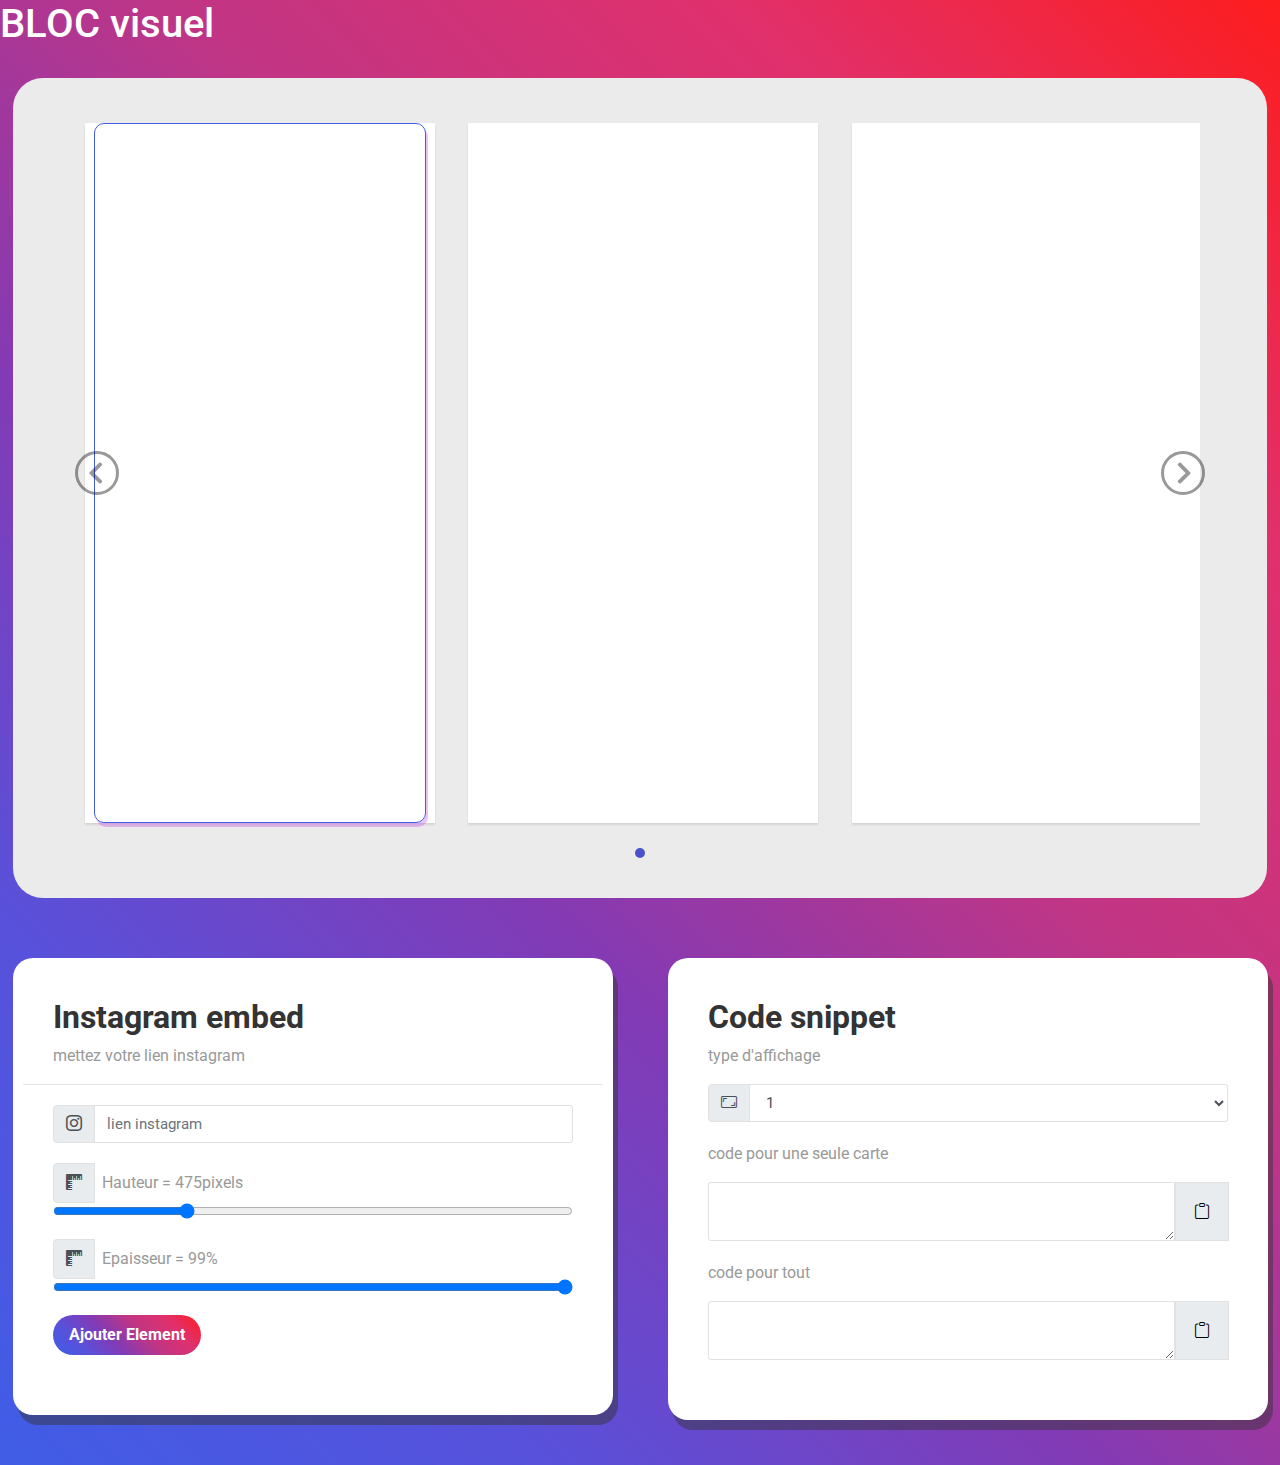
==== index.html @ 98673510 "sd" ====
<!DOCTYPE html>
<html lang="en">
<head>
<meta charset="utf-8">
<meta name="viewport" content="width=device-width, initial-scale=1, shrink-to-fit=no">
<link rel="stylesheet" href="https://fonts.googleapis.com/css?family=Roboto:400,700">
<title>Bootstrap Sign up Form with Icons</title>
<link rel="stylesheet" href="https://stackpath.bootstrapcdn.com/bootstrap/4.5.0/css/bootstrap.min.css">
<link rel="stylesheet" href="https://maxcdn.bootstrapcdn.com/font-awesome/4.7.0/css/font-awesome.min.css">
<link rel="stylesheet" href="https://cdn.jsdelivr.net/npm/bootstrap-icons@1.8.1/font/bootstrap-icons.css">
<link rel="stylesheet" href="styles.css">
<!--Liens pour carrousell -->
<link rel="stylesheet" href="https://fonts.googleapis.com/css?family=Open+Sans|Varela+Round">

</head>
<body>
<!--Visuel des liens -->
<h1>BLOC visuel</h1>
<div class="blocvisuel" id="allbloc">
<div class="container-xl">
	<div class="row">
		<div class="col-md-12 mx-auto"id="coloneprinc">
			<div id="myCarousel" class="carousel slide" data-ride="carousel" data-interval="0">
			<!-- Carousel indicators -->
			<ol class="carousel-indicators"id="carousel-indicators">
				<li data-target="#myCarousel" data-slide-to="0" class="active"></li>
				
			
			</ol>   
			<!-- Wrapper for carousel items -->
			<div class="carousel-inner"  id="carousel-inner">
				<div class="carousel-item active">
					<div class="row">
						<div class="col-lg-4">
							<div class="thumb-wrapper"id="thumb-wrapper0">
														
							</div>
						</div>
						<div class="col-lg-4">
							<div class="thumb-wrapper"id="thumb-wrapper1">
														
							</div>
						</div>	
						<!--THUMB WRAPPER-->			
						<div class="col-lg-4">
							<div class="thumb-wrapper" id="thumb-wrapper2">
								
													
							</div>					
						</div>
						<!-- FIN THUMB WRAPPER-->
					</div>
				</div>
				
			</div>
			<!-- Carousel controls -->
			<a class="carousel-control-prev" href="#myCarousel" data-slide="prev">
				<i class="fa fa-angle-left"></i>
			</a>
			<a class="carousel-control-next" href="#myCarousel" data-slide="next">
				<i class="fa fa-angle-right"></i>
			</a>
		</div>
		</div>
	</div>
</div>
</div>
<!--Fin de visuel des liens  -->


<!---->

	<div class="row">
	
	<div class="col-md-6">	<!--Instagram embed bloc-->
		<div class="signup-form ">
			<form onsubmit="return false"  >
				<h2>Instagram embed </h2>
				<p>mettez votre lien instagram</p>
				<hr>
				
				<!--Lien instagram-->
				<div class="form-group">
					<div class="input-group">
						<div class="input-group-prepend">
							<span class="input-group-text">
								<i class="bi bi-instagram"></i>
							</span>                    
						</div>
						<input type="text" class="form-control" name="lieninstagram" placeholder="lien instagram" required="required" id="liensoumis"  >
					</div>
				</div>
				
					
				<!--Type-->
				
		
		
				<!--RANGE1 -->
				<div class="form-group">
					<div class="input-group">
						<div class="input-group-prepend">
							<span class="input-group-text">
								<i class="bi bi-rulers"></i>
							</span>                    
						</div>
						 <p class="dimensionsth">HEIGHT</p>
					</div>
					<input type="range" class="form-control-range" id="dimension" min="300" max="1000" value="475" >
				</div>
				<!--RANGE2-->
				<div class="form-group">
					<div class="input-group">
						<div class="input-group-prepend">
							<span class="input-group-text">
								<i class="bi bi-rulers"></i>
							</span>                    
						</div>
						<p class="dimensionstw">width</p>
					</div>
					<input type="range" class="form-control-range" id="dimensionw" min="20" max="99" value="99">
				</div>
				
				<!---->
				
				
				
		
		<!--Fin de bloc des codes -->
		<div class="form-group">
				<button class="btn btn-primary btn-lg" id="btnajouter">Ajouter Element </button>
			</div>
			</form>
			
			
		</div></div>
	<div class="col-md-6"><div class="signup-form ">
		<form onsubmit="return false" >
			<h2>Code snippet </h2>
			<p> type d'affichage </p>
			
			
			<div class="form-group">
				<div class="input-group">
					<div class="input-group-prepend">
						<span class="input-group-text">
							<i class="bi bi-aspect-ratio"></i>
						</span>                    
					</div>
					
					<select class="form-control" id="typesoumis" placeholder="Type d'affichage">
						<option>1</option>
						<option>2</option>
						<option>3</option>
						<option>4</option>
						<option>5</option>
					  </select>
				</div>
			</div>
	
			<!--Bloc des codes -->
			<p> code pour une seule carte </p>	
	<div class="form-group">
		<div class="input-group">
		
		
		<textarea class="form-control" id="codesnipet" rows="2"></textarea>
		<div class="input-group-prepend">
			<span class="input-group-text">
				<button readonly="readonly" type="button" id="copier"data-toggle="popover" title="Popover title" data-content="hhhh"><i class="bi bi-clipboard"></i></button>
			</span>                    
		</div>
	</div>
	  </div>
	<!--Fin de bloc des codes -->
	<!--Bloc des codes -->
	<p> code pour tout </p>	
	<div class="form-group">
		<div class="input-group">
		
		
		<textarea class="form-control" id="codesnipet2" rows="2"></textarea>
		<div class="input-group-prepend">
			<span class="input-group-text">
				<button readonly="readonly" type="button" id="copiertout"data-toggle="popover" title="Popover title" data-content="hhhh"><i class="bi bi-clipboard"></i></button>
			</span>                    
		</div>
	</div>
	  </div>
	<!--Fin de bloc des codes -->
	
		</form>
		
		
	</div></div>
</div>

<!--Faire entrer le lien  -->

<!--Fin de faire entrer le lien  -->
</body>
<script src="list.js"></script>
<script src="https://code.jquery.com/jquery-3.5.1.min.js"></script>
<script src="https://cdn.jsdelivr.net/npm/popper.js@1.16.0/dist/umd/popper.min.js"></script>
<script src="https://stackpath.bootstrapcdn.com/bootstrap/4.5.0/js/bootstrap.min.js"></script>

</html>
---- styles.css ----
.blocliens{
	width: fit-content;
    margin: 0 auto;
}



#coloneprinc{
    position: relative;
    width: 100%;
    padding-right: 5px;
    padding-left: 5px;
}



.dimensionsth,.dimensionstw{
    margin-top: 0.5rem;
    margin-bottom: 0.5rem;
    padding-left: 0.5rem;
}



#copier,#copiertout{
    width: fit-content;
    background-color: transparent;
    border: none;
}
#copier:hover{
    width: fit-content;
    background-color: rgba(0, 0, 0, 0.144);
    border: none;
}



#copier:active{
    width: fit-content;
    background-color: rgba(30, 181, 241, 0.144);
    border: none;
}



   /*    visuel */


   .thumb-wrapper{
       width:99% ;
       height: 700px;
   }







   .blocvisuel{
       padding: 10px;
       margin-top: 40px;
	background: #ebebeb;
	font-family: "Open Sans", sans-serif;
    border-radius: 30px;
    width: 98%;
    margin: 30px auto;
}
.carousel {
	margin: 30px auto 60px;
	padding: 0 5px;
}
.carousel .carousel-item {
	text-align: center;
	overflow: hidden;
}
.carousel .carousel-item h4 {
	font-family: 'Varela Round', sans-serif;
}
.carousel .carousel-item img {
	max-width: 100%;
	display: inline-block;
}
.carousel .carousel-item .btn {
	border-radius: 0;
	font-size: 12px;
	text-transform: uppercase;
	font-weight: bold;
	border: none;
	background: #a177ff;
	padding: 6px 15px;
	margin-top: 5px;
}
.carousel .carousel-item .btn:hover {
	background: #8c5bff;
}
.carousel .carousel-item .btn i {
	font-size: 14px;
	font-weight: bold;
	margin-left: 5px;
}
.carousel .thumb-wrapper {
	margin: 5px;
	/*text-align: left;*/
	background: #fff;
	box-shadow: 0px 2px 2px rgba(0,0,0,0.1);  
    
}
.carousel .thumb-content {
	padding: 15px;
	font-size: 13px;
}
.carousel-control-prev, .carousel-control-next {
	height: 44px;
	width: 44px;
	background: none;	
	margin: auto 0;
	border-radius: 50%;
	border: 3px solid rgba(0, 0, 0, 0.8);
}
.carousel-control-prev i, .carousel-control-next i {
	font-size: 36px;
	position: absolute;
	top: 50%;
	display: inline-block;
	margin: -19px 0 0 0;
	z-index: 5;
	left: 0;
	right: 0;
	color: rgba(0, 0, 0, 0.8);
	text-shadow: none;
	font-weight: bold;
}
.carousel-control-prev i {
	margin-left: -3px;
}
.carousel-control-next i {
	margin-right: -3px;
}
.carousel-indicators {
	bottom: -50px;
}
.carousel-indicators li, .carousel-indicators li.active {
	width: 10px;
	height: 10px;
	border-radius: 50%;
	margin: 4px;
	border: none;
}
.carousel-indicators li {	
	background: #e96ab8;
}
.carousel-indicators li.active {	
	background: rgb(73, 82, 201);
}
   

.thumb-content p{
    color: rgb(0, 0, 0);
}

.thumb-content h4{
    color: brown;
}
    /*    Fin de visuel */








	.col-md-6{
		height: fit-content;

	}















    /*    Faire entrer les liens */
  
body {
	color: #fff;
	background: #19aa8d;
	font-family: 'Roboto', sans-serif;
	background:linear-gradient(45deg, #405de6, #5851db, #833ab4, #c13584, #e1306c, #fd1d1d);
}
.form-control {
	font-size: 15px;
}
.form-control, .form-control:focus, .input-group-text {
	border-color: #e1e1e1;
}
.form-control, .btn {        
	border-radius: 3px;
}
.signup-form {
	min-width: 300px;
	max-width: 600px;
	margin: 0 auto;
	padding: 30px 0;
    border-radius: 40px;
		
}
.signup-form form {
	color: #999;
	border-radius: 20px;
	margin-bottom: 15px;
	background: #fff;
	box-shadow: 0px 2px 2px rgba(0, 0, 0, 0.3);
	padding: 40px;
    box-shadow:5px 10px  rgba(51, 51, 51, 0.466);
}
.signup-form h2 {
	color: #333;
	font-weight: bold;
	margin-top: 0;
}
.signup-form hr {
	margin: 0 -30px 20px;
}
.signup-form .form-group {
	margin-bottom: 20px;
}
.signup-form label {
	font-weight: normal;
	font-size: 15px;
}
.signup-form .form-control {
	min-height: 38px;
	box-shadow: none !important;
}	
.signup-form .input-group-addon {
	max-width: 42px;
	text-align: center;
}	
.signup-form .btn, .signup-form .btn:active {        
	font-size: 16px;
	font-weight: bold;
	background: linear-gradient(45deg, #405de6, #5851db, #833ab4, #c13584, #e1306c, #fd1d1d);
	border: none;
	min-width: 140px;
	border-radius: 2rem;
}
.signup-form .btn:hover, .signup-form .btn:focus {
	background:linear-gradient(90deg, #833ab4, #5851db,#405de6);
}
.signup-form a {
	color: rgb(255, 255, 255);	
	text-decoration: underline;
}
.signup-form a:hover {
	text-decoration: none;
}
.signup-form form a {
	color: #19aa8d;
	text-decoration: none;
}	
.signup-form form a:hover {
	text-decoration: underline;
}
.signup-form .fa {
	font-size: 21px;
}
.signup-form .fa-paper-plane {
	font-size: 18px;
}
.signup-form .fa-check {
	color: #fff;
	left: 17px;
	top: 18px;
	font-size: 7px;
	position: absolute;
}
 /*   fin de  Faire entrer les liens */

 .bloco{
    width: 95%;
    height:100%;
  
    border:1px solid #405de6;
    box-shadow:2px 4px rgba(203, 88, 231, 0.37);
    border-radius: 10px;
    margin: 0 auto;
      
  }
  
  .instagram-media.instagram-media-rendered{
    height:95%;
    width:95%;
    position:relative;
  }
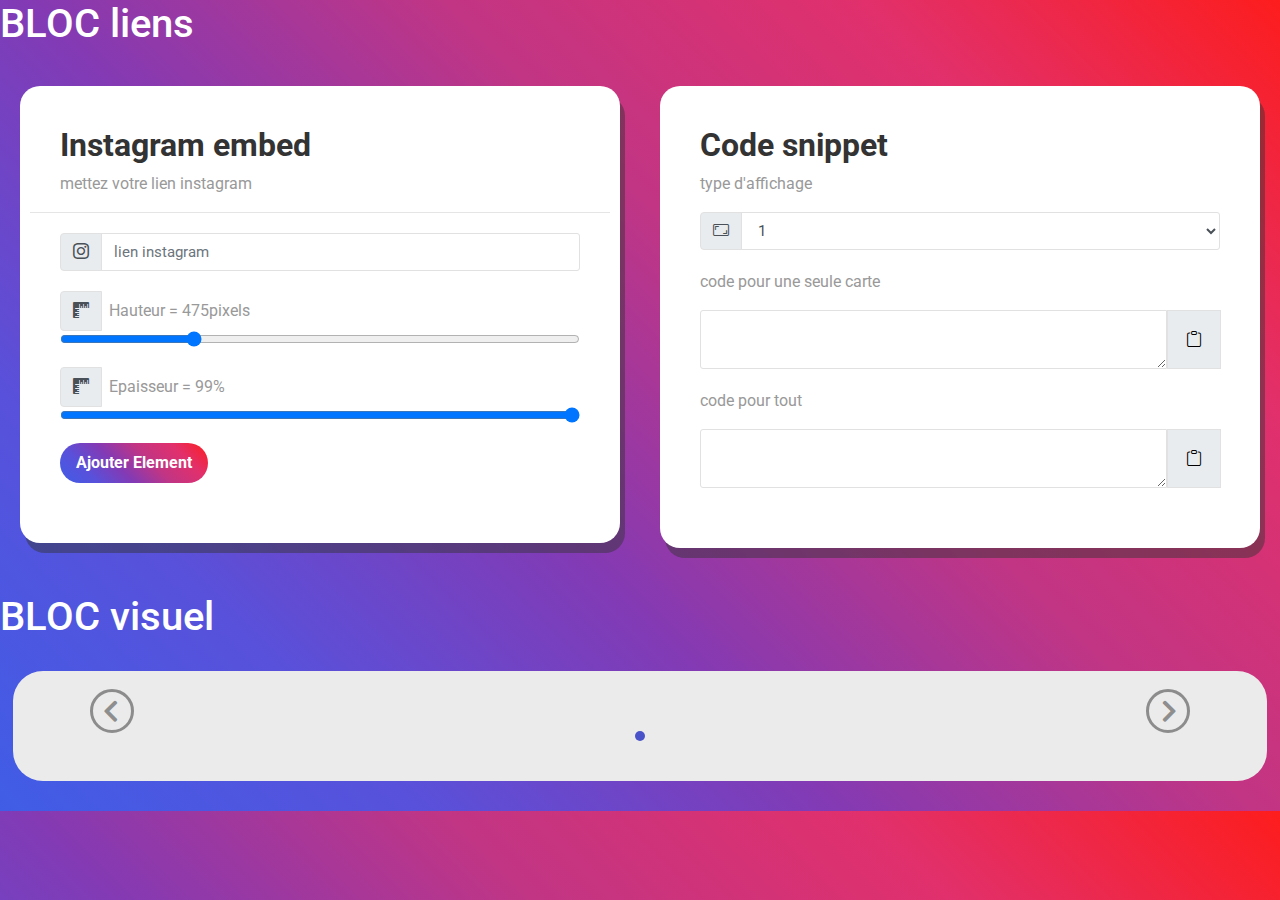
==== commit 45007974: "DB2" ====
--- a/index.html
+++ b/index.html
@@ -4,7 +4,7 @@
 <meta charset="utf-8">
 <meta name="viewport" content="width=device-width, initial-scale=1, shrink-to-fit=no">
 <link rel="stylesheet" href="https://fonts.googleapis.com/css?family=Roboto:400,700">
-<title>Bootstrap Sign up Form with Icons</title>
+<title>Instagram Embed</title>
 <link rel="stylesheet" href="https://stackpath.bootstrapcdn.com/bootstrap/4.5.0/css/bootstrap.min.css">
 <link rel="stylesheet" href="https://maxcdn.bootstrapcdn.com/font-awesome/4.7.0/css/font-awesome.min.css">
 <link rel="stylesheet" href="https://cdn.jsdelivr.net/npm/bootstrap-icons@1.8.1/font/bootstrap-icons.css">
@@ -14,63 +14,9 @@
 
 </head>
 <body>
-<!--Visuel des liens -->
-<h1>BLOC visuel</h1>
-<div class="blocvisuel" id="allbloc">
-<div class="container-xl">
-	<div class="row">
-		<div class="col-md-12 mx-auto"id="coloneprinc">
-			<div id="myCarousel" class="carousel slide" data-ride="carousel" data-interval="0">
-			<!-- Carousel indicators -->
-			<ol class="carousel-indicators"id="carousel-indicators">
-				<li data-target="#myCarousel" data-slide-to="0" class="active"></li>
-				
-			
-			</ol>   
-			<!-- Wrapper for carousel items -->
-			<div class="carousel-inner"  id="carousel-inner">
-				<div class="carousel-item active">
-					<div class="row">
-						<div class="col-lg-4">
-							<div class="thumb-wrapper"id="thumb-wrapper0">
-														
-							</div>
-						</div>
-						<div class="col-lg-4">
-							<div class="thumb-wrapper"id="thumb-wrapper1">
-														
-							</div>
-						</div>	
-						<!--THUMB WRAPPER-->			
-						<div class="col-lg-4">
-							<div class="thumb-wrapper" id="thumb-wrapper2">
-								
-													
-							</div>					
-						</div>
-						<!-- FIN THUMB WRAPPER-->
-					</div>
-				</div>
-				
-			</div>
-			<!-- Carousel controls -->
-			<a class="carousel-control-prev" href="#myCarousel" data-slide="prev">
-				<i class="fa fa-angle-left"></i>
-			</a>
-			<a class="carousel-control-next" href="#myCarousel" data-slide="next">
-				<i class="fa fa-angle-right"></i>
-			</a>
-		</div>
-		</div>
-	</div>
-</div>
-</div>
-<!--Fin de visuel des liens  -->
-
-
-<!---->
-
-	<div class="row">
+	<h1>BLOC liens</h1>
+<!--Faire entrer le lien  -->
+<div class="row">
 	
 	<div class="col-md-6">	<!--Instagram embed bloc-->
 		<div class="signup-form ">
@@ -194,10 +140,56 @@
 		
 	</div></div>
 </div>
+<!--Fin de faire entrer le lien  -->
 
-<!--Faire entrer le lien  -->
+<!--Visuel des liens -->
+<h1>BLOC visuel</h1>
+<div class="blocvisuel" id="allbloc">
+<div class="container-xl">
+	<div class="row">
+		<div class="col-md-12 mx-auto"id="coloneprinc">
+			<div id="myCarousel" class="carousel slide" data-ride="carousel" data-interval="0">
+			<!-- Carousel indicators -->
+			<ol class="carousel-indicators"id="carousel-indicators">
+				<li data-target="#myCarousel" data-slide-to="0" class="active"></li>
+				
+			
+			</ol>   
+			<!-- Wrapper for carousel items -->
+			<div class="carousel-inner"  id="carousel-inner">
+				<div class="carousel-item active">
+					<div class="row"  id="row1">
+					<!--	<div class="col-lg-4">  -->
+					<!--	<div class="thumb-wrapper"id="thumb-wrapper0">      -->	
+														
+							
+						
+						
+						<!-- FIN THUMB WRAPPER-->
+					</div>
+				</div>
+				
+			</div>
+			<!-- Carousel controls -->
+			<a class="carousel-control-prev" href="#myCarousel" data-slide="prev">
+				<i class="fa fa-angle-left"></i>
+			</a>
+			<a class="carousel-control-next" href="#myCarousel" data-slide="next">
+				<i class="fa fa-angle-right"></i>
+			</a>
+		</div>
+		</div>
+	</div>
+</div>
+</div>
+<!--Fin de visuel des liens  -->
 
-<!--Fin de faire entrer le lien  -->
+
+
+
+
+
+
 </body>
 <script src="list.js"></script>
 <script src="https://code.jquery.com/jquery-3.5.1.min.js"></script>
--- a/styles.css
+++ b/styles.css
@@ -48,7 +48,7 @@
 
    .thumb-wrapper{
        width:99% ;
-       height: 700px;
+       height:470px;
    }
 
 
@@ -303,3 +303,10 @@
     width:95%;
     position:relative;
   }
+
+
+  /* croorectionmarge */
+  .row{
+	margin-right: 0;
+    margin-left: 0;
+  }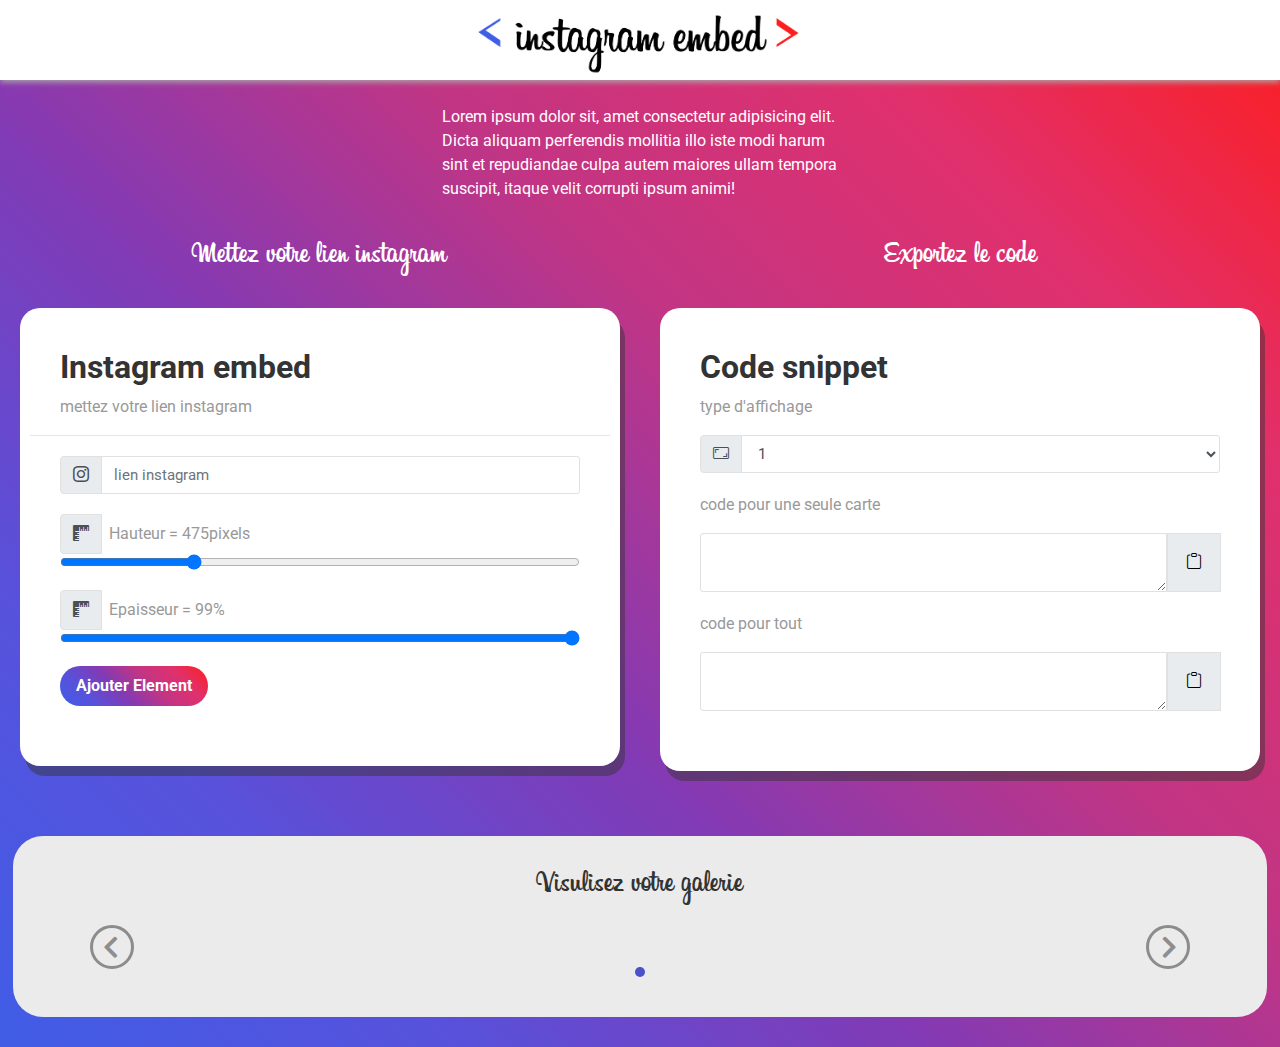
==== commit 919dae03: "Integration logo et display" ====
--- a/index.html
+++ b/index.html
@@ -13,12 +13,27 @@
 <link rel="stylesheet" href="https://fonts.googleapis.com/css?family=Open+Sans|Varela+Round">
 
 </head>
+<header>
+	<img class="logo" src="/Images/logoBlack.png" alt="Logo" srcset="">
+</header>
 <body>
-	<h1>BLOC liens</h1>
+	
 <!--Faire entrer le lien  -->
-<div class="row">
-	
-	<div class="col-md-6">	<!--Instagram embed bloc-->
+<div class="row" id="firstrow">
+	<div class="col-md-4">
+		<p></p>
+	</div>
+	<div class="col-md-4">
+		<p>Lorem ipsum dolor sit, amet consectetur adipisicing elit. Dicta aliquam perferendis mollitia illo iste modi harum sint et repudiandae culpa autem maiores ullam tempora suscipit, itaque velit corrupti ipsum animi!</p>
+	</div>
+	<div class="col-md-4">
+		<p></p>
+	</div>
+</div>
+<div class="row" >
+
+	<div class="col-md-6">
+		<h2 class="entete">Mettez votre lien instagram</h2>	<!--Instagram embed bloc-->
 		<div class="signup-form ">
 			<form onsubmit="return false"  >
 				<h2>Instagram embed </h2>
@@ -80,7 +95,9 @@
 			
 			
 		</div></div>
-	<div class="col-md-6"><div class="signup-form ">
+	<div class="col-md-6">
+		<h2 class="entete">Exportez le code</h2>
+		<div class="signup-form ">
 		<form onsubmit="return false" >
 			<h2>Code snippet </h2>
 			<p> type d'affichage </p>
@@ -143,9 +160,10 @@
 <!--Fin de faire entrer le lien  -->
 
 <!--Visuel des liens -->
-<h1>BLOC visuel</h1>
+
 <div class="blocvisuel" id="allbloc">
 <div class="container-xl">
+	<h2 class="entete">Visulisez votre galerie</h2>
 	<div class="row">
 		<div class="col-md-12 mx-auto"id="coloneprinc">
 			<div id="myCarousel" class="carousel slide" data-ride="carousel" data-interval="0">
--- a/styles.css
+++ b/styles.css
@@ -1,3 +1,14 @@
+
+
+@font-face{
+	font-family: "billabong";
+	src:url(/Billabong-Font/Billabong.ttf);
+}
+
+
+
+
+
 .blocliens{
 	width: fit-content;
     margin: 0 auto;
@@ -44,7 +55,9 @@
 
 
    /*    visuel */
-
+#firstrow{
+	margin-top: 105px;
+}
 
    .thumb-wrapper{
        width:99% ;
@@ -52,8 +65,43 @@
    }
 
 
-
-
+/*LOGO*/
+header{
+	width: 100%;
+	display: flex;
+	background-color: rgb(255, 255, 255);
+	box-shadow: 0px 2px 6px #aaaaaa ;
+	position: fixed;
+	top:0px;
+	z-index: 2;
+	
+}
+
+.logo{
+	width: 23%;
+	min-width: 340px;
+	
+	margin: 0 auto;
+	padding: 5px;
+	
+}
+ .entete{
+	 font-family: "billabong";
+	 
+	 text-align: center;
+	 padding-top: 6px;
+	 padding: 5px;
+	margin-top: 15px;
+ }
+
+ .container-xl .entete{
+	font-family: "billabong";
+	 color: #333;
+	text-align: center;
+	padding-top: 6px;
+	padding: 5px;
+   margin-top: 15px;
+ }
 
 
 
@@ -211,7 +259,7 @@
 	min-width: 300px;
 	max-width: 600px;
 	margin: 0 auto;
-	padding: 30px 0;
+	padding: 20px 0;
     border-radius: 40px;
 		
 }
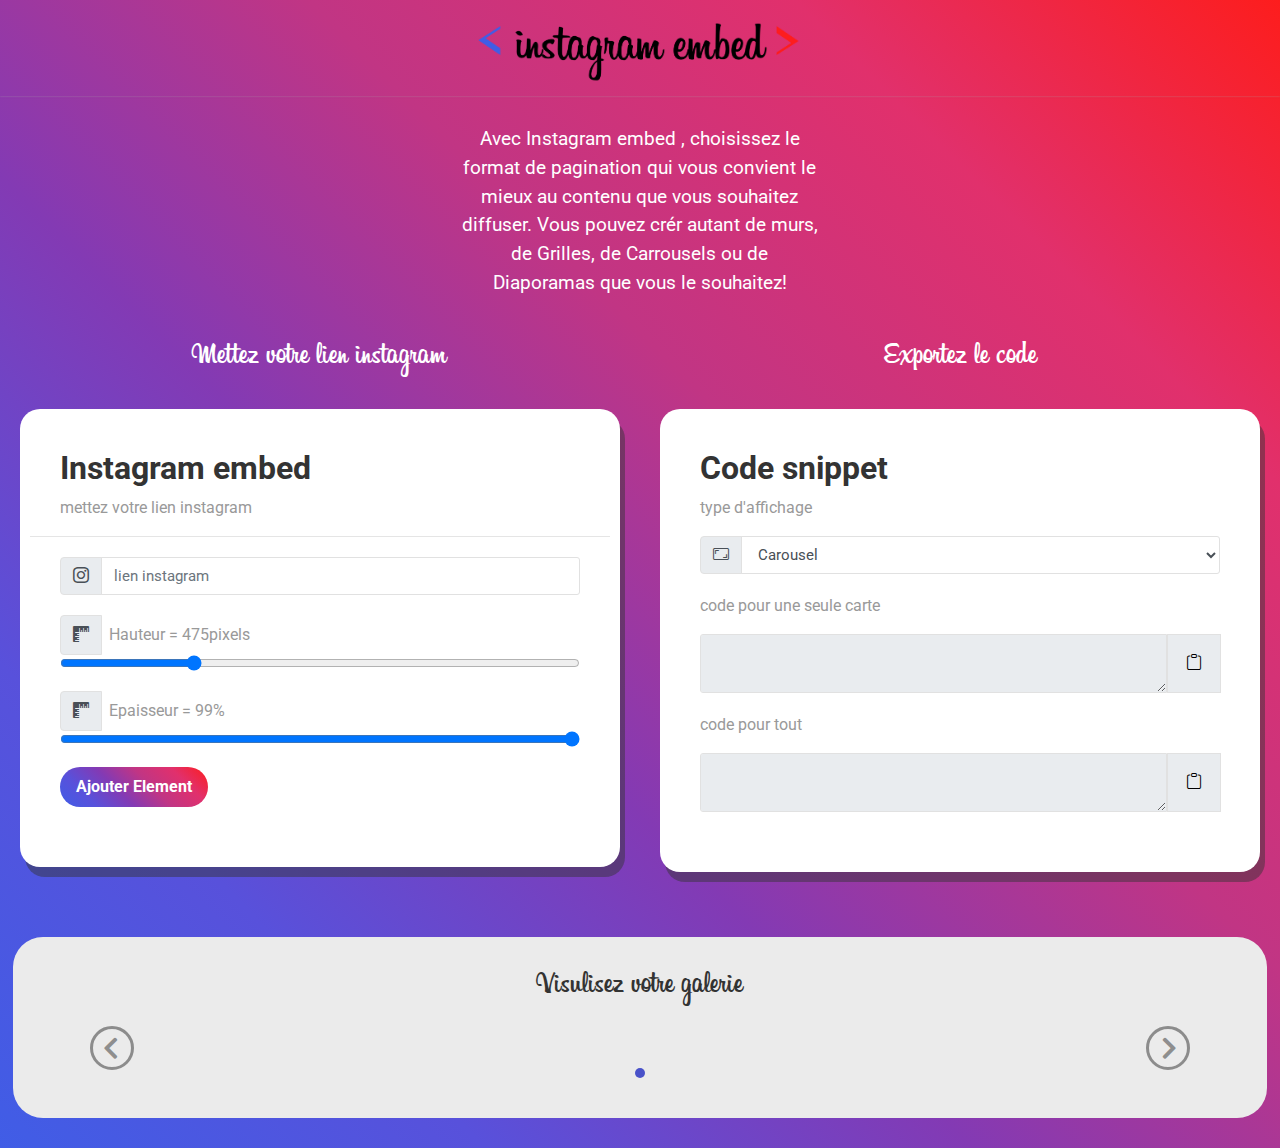
==== commit 68f09cc6: "texarea" ====
--- a/index.html
+++ b/index.html
@@ -13,7 +13,7 @@
 <link rel="stylesheet" href="https://fonts.googleapis.com/css?family=Open+Sans|Varela+Round">
 
 </head>
-<header>
+<header class="navbar fixed-top">
 	<img class="logo" src="/Images/logoBlack.png" alt="Logo" srcset="">
 </header>
 <body>
@@ -24,7 +24,7 @@
 		<p></p>
 	</div>
 	<div class="col-md-4">
-		<p>Lorem ipsum dolor sit, amet consectetur adipisicing elit. Dicta aliquam perferendis mollitia illo iste modi harum sint et repudiandae culpa autem maiores ullam tempora suscipit, itaque velit corrupti ipsum animi!</p>
+		<p class="text-center">Avec Instagram embed , choisissez le format de pagination qui vous convient le mieux au contenu que vous souhaitez diffuser. Vous pouvez crér autant de murs, de Grilles, de Carrousels ou de Diaporamas que vous le souhaitez!</p>
 	</div>
 	<div class="col-md-4">
 		<p></p>
@@ -112,9 +112,9 @@
 					</div>
 					
 					<select class="form-control" id="typesoumis" placeholder="Type d'affichage">
-						<option>1</option>
-						<option>2</option>
-						<option>3</option>
+						<option>Carousel</option>
+						<option>Grid</option>
+						<option>blog</option>
 						<option>4</option>
 						<option>5</option>
 					  </select>
@@ -127,10 +127,10 @@
 		<div class="input-group">
 		
 		
-		<textarea class="form-control" id="codesnipet" rows="2"></textarea>
+		<textarea readonly="readonly" class="form-control" id="codesnipet" rows="2" ></textarea>
 		<div class="input-group-prepend">
 			<span class="input-group-text">
-				<button readonly="readonly" type="button" id="copier"data-toggle="popover" title="Popover title" data-content="hhhh"><i class="bi bi-clipboard"></i></button>
+				<button  type="button" id="copier" value=""><i class="bi bi-clipboard"></i></button>
 			</span>                    
 		</div>
 	</div>
@@ -142,10 +142,10 @@
 		<div class="input-group">
 		
 		
-		<textarea class="form-control" id="codesnipet2" rows="2"></textarea>
+		<textarea readonly="readonly" class="form-control" id="codesnipet2" rows="2"></textarea>
 		<div class="input-group-prepend">
 			<span class="input-group-text">
-				<button readonly="readonly" type="button" id="copiertout"data-toggle="popover" title="Popover title" data-content="hhhh"><i class="bi bi-clipboard"></i></button>
+				<button  type="button" id="copiertout"value=""><i class="bi bi-clipboard"></i></button>
 			</span>                    
 		</div>
 	</div>
@@ -200,6 +200,7 @@
 	</div>
 </div>
 </div>
+
 <!--Fin de visuel des liens  -->
 
 
@@ -209,6 +210,9 @@
 
 
 </body>
+
+<script src="jQueryb.js"></script>
+<script src="Animations.js"></script>
 <script src="list.js"></script>
 <script src="https://code.jquery.com/jquery-3.5.1.min.js"></script>
 <script src="https://cdn.jsdelivr.net/npm/popper.js@1.16.0/dist/umd/popper.min.js"></script>
--- a/styles.css
+++ b/styles.css
@@ -55,6 +55,14 @@
 
 
    /*    visuel */
+
+
+.text-center{
+	font-size: larger;
+	padding: 10px;
+	margin: 10px;
+}
+
 #firstrow{
 	margin-top: 105px;
 }
@@ -70,7 +78,7 @@
 	width: 100%;
 	display: flex;
 	background-color: rgb(255, 255, 255);
-	box-shadow: 0px 2px 6px #aaaaaa ;
+	box-shadow: 0px 0px 2px #aaaaaa8a ;
 	position: fixed;
 	top:0px;
 	z-index: 2;
@@ -151,7 +159,7 @@
 	margin: 5px;
 	/*text-align: left;*/
 	background: #fff;
-	box-shadow: 0px 2px 2px rgba(0,0,0,0.1);  
+	/*box-shadow: 0px 0px 0px rgba(0,0,0,0.1);  */
     
 }
 .carousel .thumb-content {
@@ -357,4 +365,17 @@
   .row{
 	margin-right: 0;
     margin-left: 0;
+  }
+
+
+
+
+
+
+  .navbar.fixed-top{
+	  background:transparent;
+  }
+
+  .navbar.fixed-top.top-nav-collapse{
+	  background: white;
   }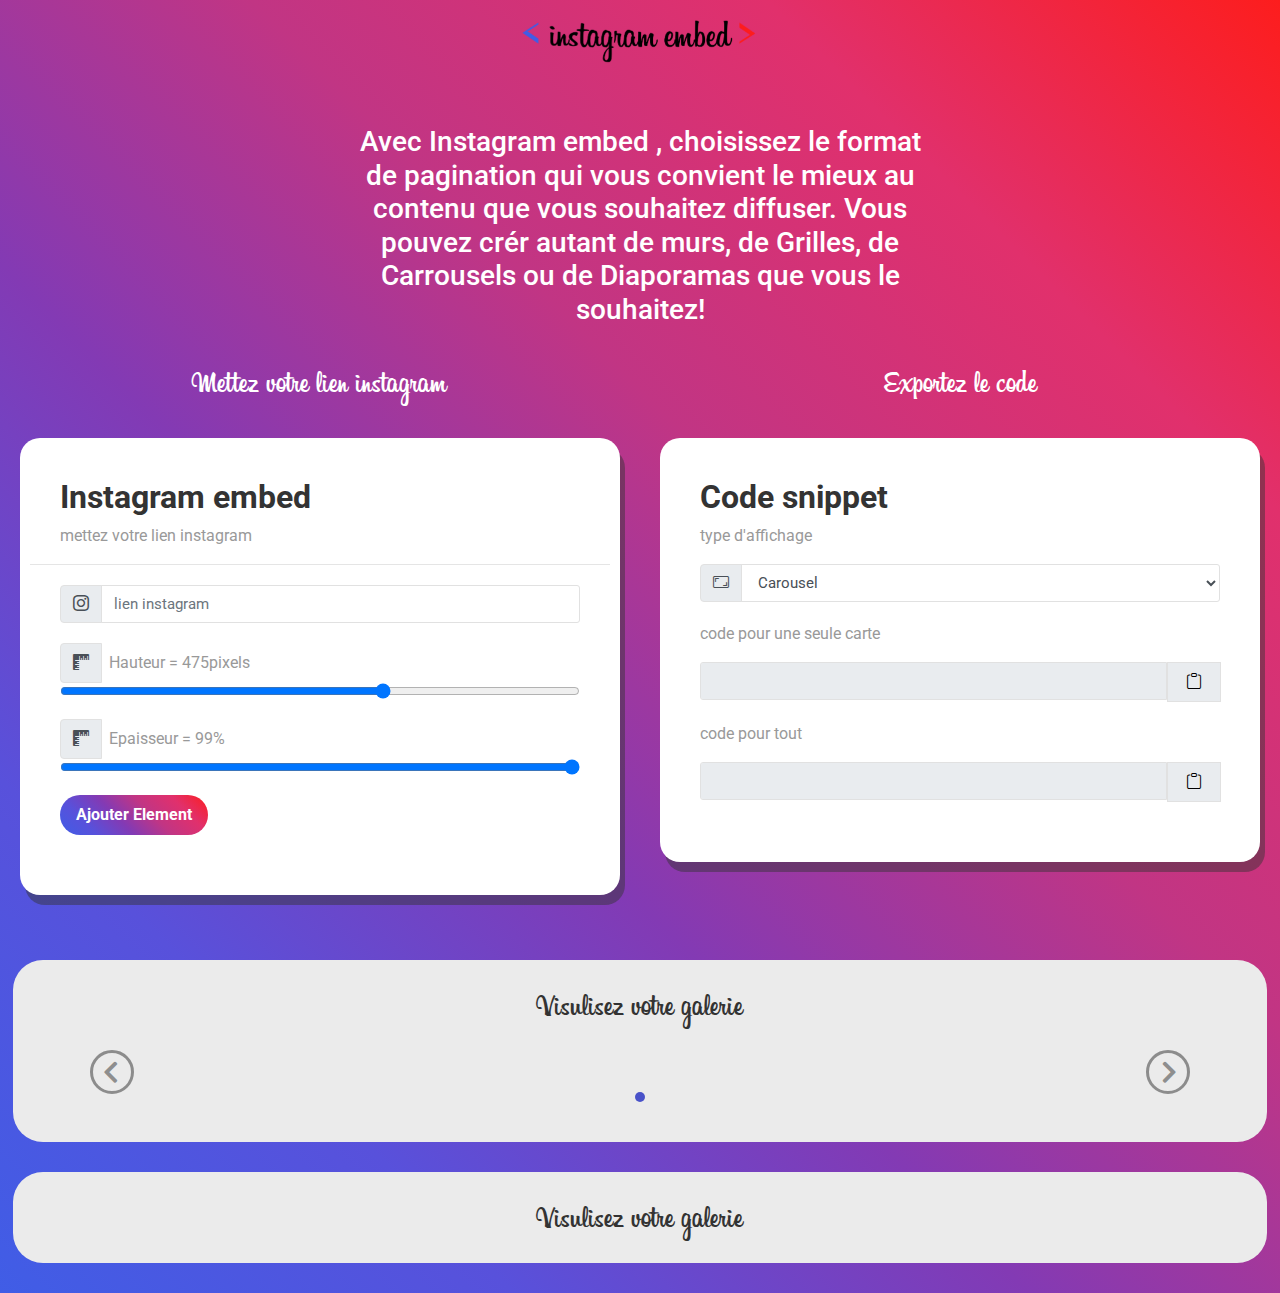
==== commit a2633f25: "Ajout de nouveaux blocs" ====
--- a/index.html
+++ b/index.html
@@ -9,6 +9,7 @@
 <link rel="stylesheet" href="https://maxcdn.bootstrapcdn.com/font-awesome/4.7.0/css/font-awesome.min.css">
 <link rel="stylesheet" href="https://cdn.jsdelivr.net/npm/bootstrap-icons@1.8.1/font/bootstrap-icons.css">
 <link rel="stylesheet" href="styles.css">
+<link rel="stylesheet" href="grid.css">
 <!--Liens pour carrousell -->
 <link rel="stylesheet" href="https://fonts.googleapis.com/css?family=Open+Sans|Varela+Round">
 
@@ -17,20 +18,19 @@
 	<img class="logo" src="/Images/logoBlack.png" alt="Logo" srcset="">
 </header>
 <body>
-	
 <!--Faire entrer le lien  -->
 <div class="row" id="firstrow">
-	<div class="col-md-4">
+	<div class="col-md-3">
 		<p></p>
 	</div>
-	<div class="col-md-4">
-		<p class="text-center">Avec Instagram embed , choisissez le format de pagination qui vous convient le mieux au contenu que vous souhaitez diffuser. Vous pouvez crér autant de murs, de Grilles, de Carrousels ou de Diaporamas que vous le souhaitez!</p>
-	</div>
-	<div class="col-md-4">
+	<div class="col-md-6">
+		<h3 class="text-center" >Avec Instagram embed , choisissez le format de pagination qui vous convient le mieux au contenu que vous souhaitez diffuser. Vous pouvez crér autant de murs, de Grilles, de Carrousels ou de Diaporamas que vous le souhaitez!</h3>
+	</div>
+	<div class="col-md-3">
 		<p></p>
 	</div>
 </div>
-<div class="row" >
+<div class="row" id="secondrow" >
 
 	<div class="col-md-6">
 		<h2 class="entete">Mettez votre lien instagram</h2>	<!--Instagram embed bloc-->
@@ -67,7 +67,7 @@
 						</div>
 						 <p class="dimensionsth">HEIGHT</p>
 					</div>
-					<input type="range" class="form-control-range" id="dimension" min="300" max="1000" value="475" >
+					<input type="range" class="form-control-range" id="dimension" min="100" max="700" value="475" >
 				</div>
 				<!--RANGE2-->
 				<div class="form-group">
@@ -127,10 +127,10 @@
 		<div class="input-group">
 		
 		
-		<textarea readonly="readonly" class="form-control" id="codesnipet" rows="2" ></textarea>
+		<input readonly type="text" class="form-control" id="codesnipet" rows="1" >
 		<div class="input-group-prepend">
 			<span class="input-group-text">
-				<button  type="button" id="copier" value=""><i class="bi bi-clipboard"></i></button>
+				<button  type="button" id="copier" value=""><i class="bi bi-clipboard" id="clip1"></i></button>
 			</span>                    
 		</div>
 	</div>
@@ -142,7 +142,7 @@
 		<div class="input-group">
 		
 		
-		<textarea readonly="readonly" class="form-control" id="codesnipet2" rows="2"></textarea>
+		<input readonly type="text" class="form-control" id="codesnipet2" rows="2">
 		<div class="input-group-prepend">
 			<span class="input-group-text">
 				<button  type="button" id="copiertout"value=""><i class="bi bi-clipboard"></i></button>
@@ -157,11 +157,9 @@
 		
 	</div></div>
 </div>
-<!--Fin de faire entrer le lien  -->
 
 <!--Visuel des liens -->
-
-<div class="blocvisuel" id="allbloc">
+<div class="blocvisuel" id="carouselbloc">
 <div class="container-xl">
 	<h2 class="entete">Visulisez votre galerie</h2>
 	<div class="row">
@@ -200,17 +198,15 @@
 	</div>
 </div>
 </div>
-
+<div class="blocvisuel" id="igpostsbloc">
+	<h2 class="entete">Visulisez votre galerie</h2>
+       <div class="instagramposts" id="instagramposts">
+                        <div class="row" id="rowigposts">
+                            </div>              
+        </div>
+</div>
 <!--Fin de visuel des liens  -->
-
-
-
-
-
-
-
 </body>
-
 <script src="jQueryb.js"></script>
 <script src="Animations.js"></script>
 <script src="list.js"></script>
--- a/styles.css
+++ b/styles.css
@@ -58,7 +58,7 @@
 
 
 .text-center{
-	font-size: larger;
+
 	padding: 10px;
 	margin: 10px;
 }
@@ -77,17 +77,17 @@
 header{
 	width: 100%;
 	display: flex;
-	background-color: rgb(255, 255, 255);
-	box-shadow: 0px 0px 2px #aaaaaa8a ;
-	position: fixed;
+	background-color: rgba(255, 255, 255, 0);
+	/*box-shadow: 0px 0px 2px #aaaaaa8a ;*/
+	margin-bottom: 20px;
 	top:0px;
 	z-index: 2;
 	
 }
 
 .logo{
-	width: 23%;
-	min-width: 340px;
+	width: 16%;
+	min-width: 250px;
 	
 	margin: 0 auto;
 	padding: 5px;
@@ -378,4 +378,9 @@
 
   .navbar.fixed-top.top-nav-collapse{
 	  background: white;
-  }+  }
+
+
+
+
+  --- a/grid.css
+++ b/grid.css
@@ -0,0 +1,52 @@
+.igpost{
+    height: 350px;
+    border: 1px solid black ;
+    margin:  1px  auto;
+}
+
+
+.instagramposts{
+    width: 80%;
+    margin: 0 auto;
+    
+}
+
+
+
+.instagramposts .instagram-media.instagram-media-rendered{
+    height:100%;
+    width:100%;
+    position:relative;
+  }
+
+
+
+
+ .instagramposts .col-4{    
+  padding-right: 1px;
+  padding-left: 1px;
+  }
+
+
+.instagramposts .bloco{
+    width: 100%;
+    height:100%;
+  
+    border: 0px;
+    box-shadow:0px 0px rgba(203, 88, 231, 0.37);
+    border-radius: 0px;
+    margin: 0 auto;
+      
+  }
+
+
+  .blocvisuel .entete {
+    font-family: "billabong";
+    color: #333;
+    text-align: center;
+    padding-top: 6px;
+    padding: 5px;
+    margin-top: 15px;
+}
+  
+ 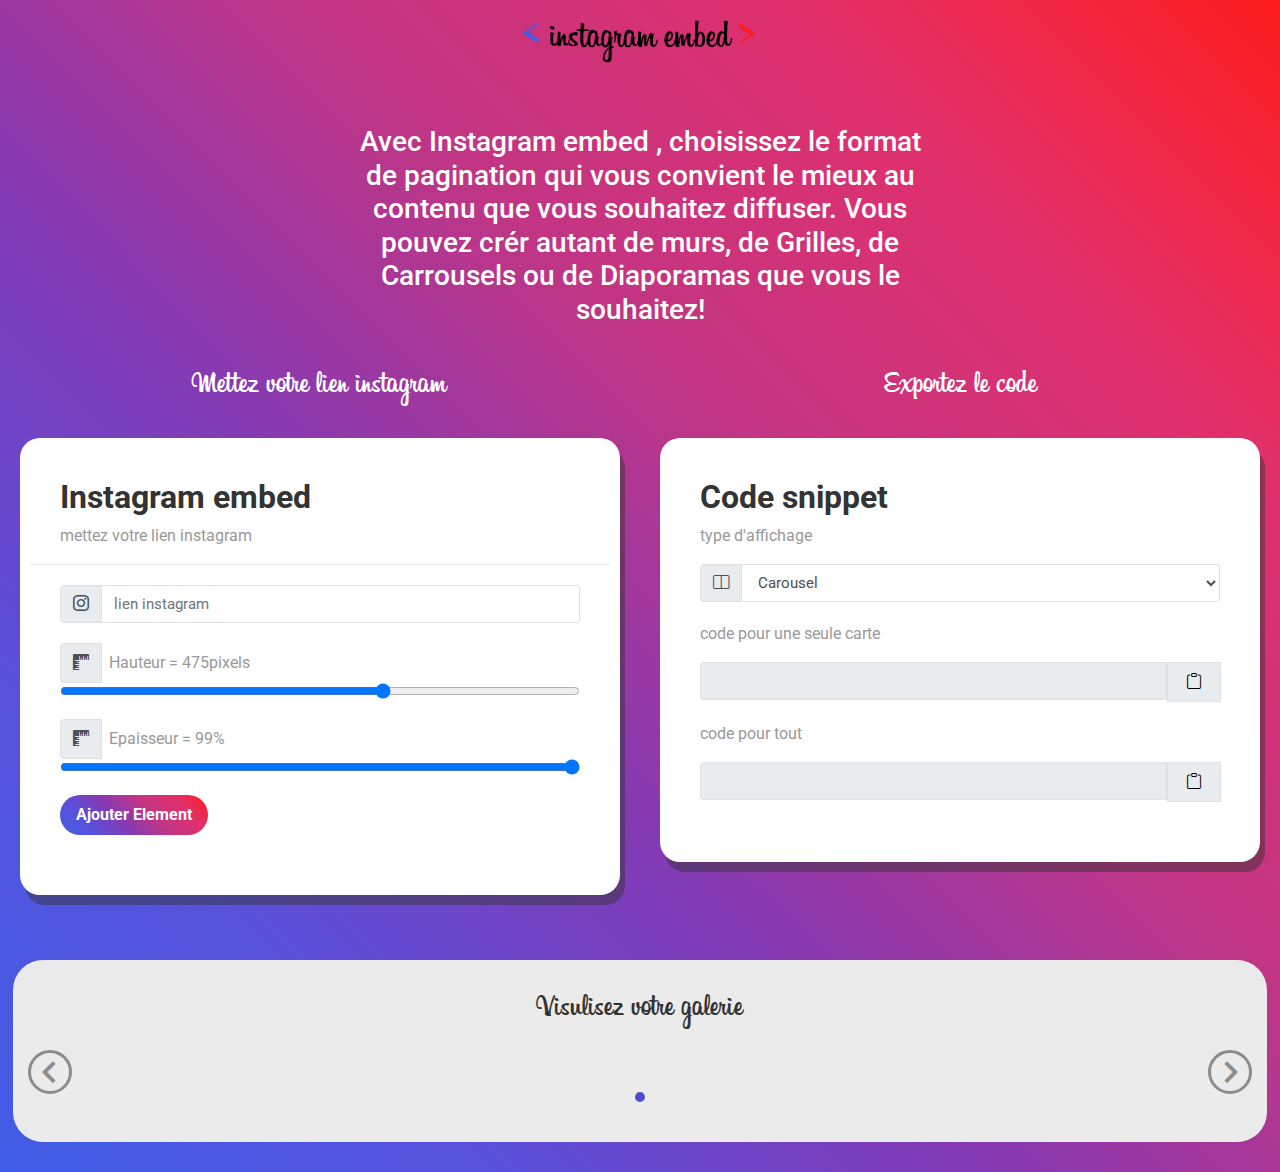
==== commit 0d02478c: "Changement de syntaxe" ====
--- a/index.html
+++ b/index.html
@@ -9,6 +9,7 @@
 <link rel="stylesheet" href="https://maxcdn.bootstrapcdn.com/font-awesome/4.7.0/css/font-awesome.min.css">
 <link rel="stylesheet" href="https://cdn.jsdelivr.net/npm/bootstrap-icons@1.8.1/font/bootstrap-icons.css">
 <link rel="stylesheet" href="styles.css">
+<link rel="stylesheet" href="carousel.css">
 <link rel="stylesheet" href="grid.css">
 <!--Liens pour carrousell -->
 <link rel="stylesheet" href="https://fonts.googleapis.com/css?family=Open+Sans|Varela+Round">
@@ -48,7 +49,7 @@
 								<i class="bi bi-instagram"></i>
 							</span>                    
 						</div>
-						<input type="text" class="form-control" name="lieninstagram" placeholder="lien instagram" required="required" id="liensoumis"  >
+						<input type="text" class="form-control" name="lieninstagram" placeholder="lien instagram"  id="liensoumis"  >
 					</div>
 				</div>
 				
@@ -107,13 +108,13 @@
 				<div class="input-group">
 					<div class="input-group-prepend">
 						<span class="input-group-text">
-							<i class="bi bi-aspect-ratio"></i>
+							<i id="typelogo"></i>
 						</span>                    
 					</div>
 					
 					<select class="form-control" id="typesoumis" placeholder="Type d'affichage">
 						<option>Carousel</option>
-						<option>Grid</option>
+						<option><i class="bi bi-grid-3x3"></i>Grid</option>
 						<option>blog</option>
 						<option>4</option>
 						<option>5</option>
@@ -201,7 +202,7 @@
 <div class="blocvisuel" id="igpostsbloc">
 	<h2 class="entete">Visulisez votre galerie</h2>
        <div class="instagramposts" id="instagramposts">
-                        <div class="row" id="rowigposts">
+                        <div class="row" id="rowigposts">	
                             </div>              
         </div>
 </div>
--- a/styles.css
+++ b/styles.css
@@ -16,12 +16,6 @@
 
 
 
-#coloneprinc{
-    position: relative;
-    width: 100%;
-    padding-right: 5px;
-    padding-left: 5px;
-}
 
 
 
@@ -113,103 +107,7 @@
 
 
 
-   .blocvisuel{
-       padding: 10px;
-       margin-top: 40px;
-	background: #ebebeb;
-	font-family: "Open Sans", sans-serif;
-    border-radius: 30px;
-    width: 98%;
-    margin: 30px auto;
-}
-.carousel {
-	margin: 30px auto 60px;
-	padding: 0 5px;
-}
-.carousel .carousel-item {
-	text-align: center;
-	overflow: hidden;
-}
-.carousel .carousel-item h4 {
-	font-family: 'Varela Round', sans-serif;
-}
-.carousel .carousel-item img {
-	max-width: 100%;
-	display: inline-block;
-}
-.carousel .carousel-item .btn {
-	border-radius: 0;
-	font-size: 12px;
-	text-transform: uppercase;
-	font-weight: bold;
-	border: none;
-	background: #a177ff;
-	padding: 6px 15px;
-	margin-top: 5px;
-}
-.carousel .carousel-item .btn:hover {
-	background: #8c5bff;
-}
-.carousel .carousel-item .btn i {
-	font-size: 14px;
-	font-weight: bold;
-	margin-left: 5px;
-}
-.carousel .thumb-wrapper {
-	margin: 5px;
-	/*text-align: left;*/
-	background: #fff;
-	/*box-shadow: 0px 0px 0px rgba(0,0,0,0.1);  */
-    
-}
-.carousel .thumb-content {
-	padding: 15px;
-	font-size: 13px;
-}
-.carousel-control-prev, .carousel-control-next {
-	height: 44px;
-	width: 44px;
-	background: none;	
-	margin: auto 0;
-	border-radius: 50%;
-	border: 3px solid rgba(0, 0, 0, 0.8);
-}
-.carousel-control-prev i, .carousel-control-next i {
-	font-size: 36px;
-	position: absolute;
-	top: 50%;
-	display: inline-block;
-	margin: -19px 0 0 0;
-	z-index: 5;
-	left: 0;
-	right: 0;
-	color: rgba(0, 0, 0, 0.8);
-	text-shadow: none;
-	font-weight: bold;
-}
-.carousel-control-prev i {
-	margin-left: -3px;
-}
-.carousel-control-next i {
-	margin-right: -3px;
-}
-.carousel-indicators {
-	bottom: -50px;
-}
-.carousel-indicators li, .carousel-indicators li.active {
-	width: 10px;
-	height: 10px;
-	border-radius: 50%;
-	margin: 4px;
-	border: none;
-}
-.carousel-indicators li {	
-	background: #e96ab8;
-}
-.carousel-indicators li.active {	
-	background: rgb(73, 82, 201);
-}
-   
+
 
 .thumb-content p{
     color: rgb(0, 0, 0);
@@ -343,22 +241,9 @@
 }
  /*   fin de  Faire entrer les liens */
 
- .bloco{
-    width: 95%;
-    height:100%;
+ 
   
-    border:1px solid #405de6;
-    box-shadow:2px 4px rgba(203, 88, 231, 0.37);
-    border-radius: 10px;
-    margin: 0 auto;
-      
-  }
   
-  .instagram-media.instagram-media-rendered{
-    height:95%;
-    width:95%;
-    position:relative;
-  }
 
 
   /* croorectionmarge */
@@ -383,4 +268,6 @@
 
 
 
-  +  .container-xl {
+    max-width: 1400px;
+}--- a/carousel.css
+++ b/carousel.css
@@ -0,0 +1,152 @@
+/* Elements de carousel */
+
+
+
+.blocvisuel{
+    padding: 10px;
+ background: #ebebeb;
+ font-family: "Open Sans", sans-serif;
+ border-radius: 30px;
+ width: 98%;
+ margin: 30px auto;
+}
+#carouselbloc .entete {
+    font-family: "billabong";
+    color: #333;
+    text-align: center;
+    padding-top: 6px;
+    padding: 5px;
+    margin-top: 15px;
+}
+ #carouselbloc .row {
+   
+    display: flex;
+    flex-wrap: wrap;
+    margin-right: -15px;
+    margin-left: -15px;
+}
+#coloneprinc {
+    position: relative;
+    width: 100%;
+    padding-right: 5px;
+    padding-left: 5px;
+}
+
+
+
+
+
+
+
+#carouselbloc .carousel {
+    margin: 30px auto 60px;
+    padding: 0 5px;
+}
+.carousel-indicators {
+    bottom: -50px;
+}
+
+
+ 
+.carousel {
+	margin: 30px auto 60px;
+	padding: 0 5px;
+}
+.carousel .carousel-item {
+	text-align: center;
+	overflow: hidden;
+}
+.carousel .carousel-item h4 {
+	font-family: 'Varela Round', sans-serif;
+}
+.carousel .carousel-item img {
+	max-width: 100%;
+	display: inline-block;
+}
+.carousel .carousel-item .btn {
+	border-radius: 0;
+	font-size: 12px;
+	text-transform: uppercase;
+	font-weight: bold;
+	border: none;
+	background: #a177ff;
+	padding: 6px 15px;
+	margin-top: 5px;
+}
+.carousel .carousel-item .btn:hover {
+	background: #8c5bff;
+}
+.carousel .carousel-item .btn i {
+	font-size: 14px;
+	font-weight: bold;
+	margin-left: 5px;
+}
+.carousel .thumb-wrapper {
+	margin: 5px;
+	/*text-align: left;*/
+	background: #fff;
+	/*box-shadow: 0px 0px 0px rgba(0,0,0,0.1);  */
+    
+}
+.carousel .thumb-content {
+	padding: 15px;
+	font-size: 13px;
+}
+.carousel-control-prev, .carousel-control-next {
+	height: 44px;
+	width: 44px;
+	background: none;	
+	margin: auto 0;
+	border-radius: 50%;
+	border: 3px solid rgba(0, 0, 0, 0.8);
+}
+.carousel-control-prev i, .carousel-control-next i {
+	font-size: 36px;
+	position: absolute;
+	top: 50%;
+	display: inline-block;
+	margin: -19px 0 0 0;
+	z-index: 5;
+	left: 0;
+	right: 0;
+	color: rgba(0, 0, 0, 0.8);
+	text-shadow: none;
+	font-weight: bold;
+}
+.carousel-control-prev i {
+	margin-left: -3px;
+}
+.carousel-control-next i {
+	margin-right: -3px;
+}
+
+.carousel-indicators li, .carousel-indicators li.active {
+	width: 10px;
+	height: 10px;
+	border-radius: 50%;
+	margin: 4px;
+	border: none;
+}
+.carousel-indicators li {	
+	background: #e96ab8;
+}
+.carousel-indicators li.active {	
+	background: rgb(73, 82, 201);
+}
+   
+
+.bloco{
+    width: 95%;
+    height:100%;
+  
+    border:1px solid #405de6;
+    box-shadow:2px 4px rgba(203, 88, 231, 0.37);
+    border-radius: 10px;
+    margin: 0 auto;
+      
+  }
+  .instagram-media.instagram-media-rendered{
+    height:95%;
+    width:95%;
+    position:relative;
+  }--- a/grid.css
+++ b/grid.css
@@ -28,6 +28,12 @@
   }
 
 
+  
+ .instagramposts .col-md-4{    
+    padding-right: 1px;
+    padding-left: 1px;
+    }
+
 .instagramposts .bloco{
     width: 100%;
     height:100%;
@@ -49,4 +55,12 @@
     margin-top: 15px;
 }
   
- + #igpostsbloc {
+    padding: 10px;
+    margin-top: 40px;
+    /* background: #ebebeb; */
+    font-family: "Open Sans", sans-serif;
+    border-radius: 30px;
+    width: 98%;
+    margin: 30px auto;
+}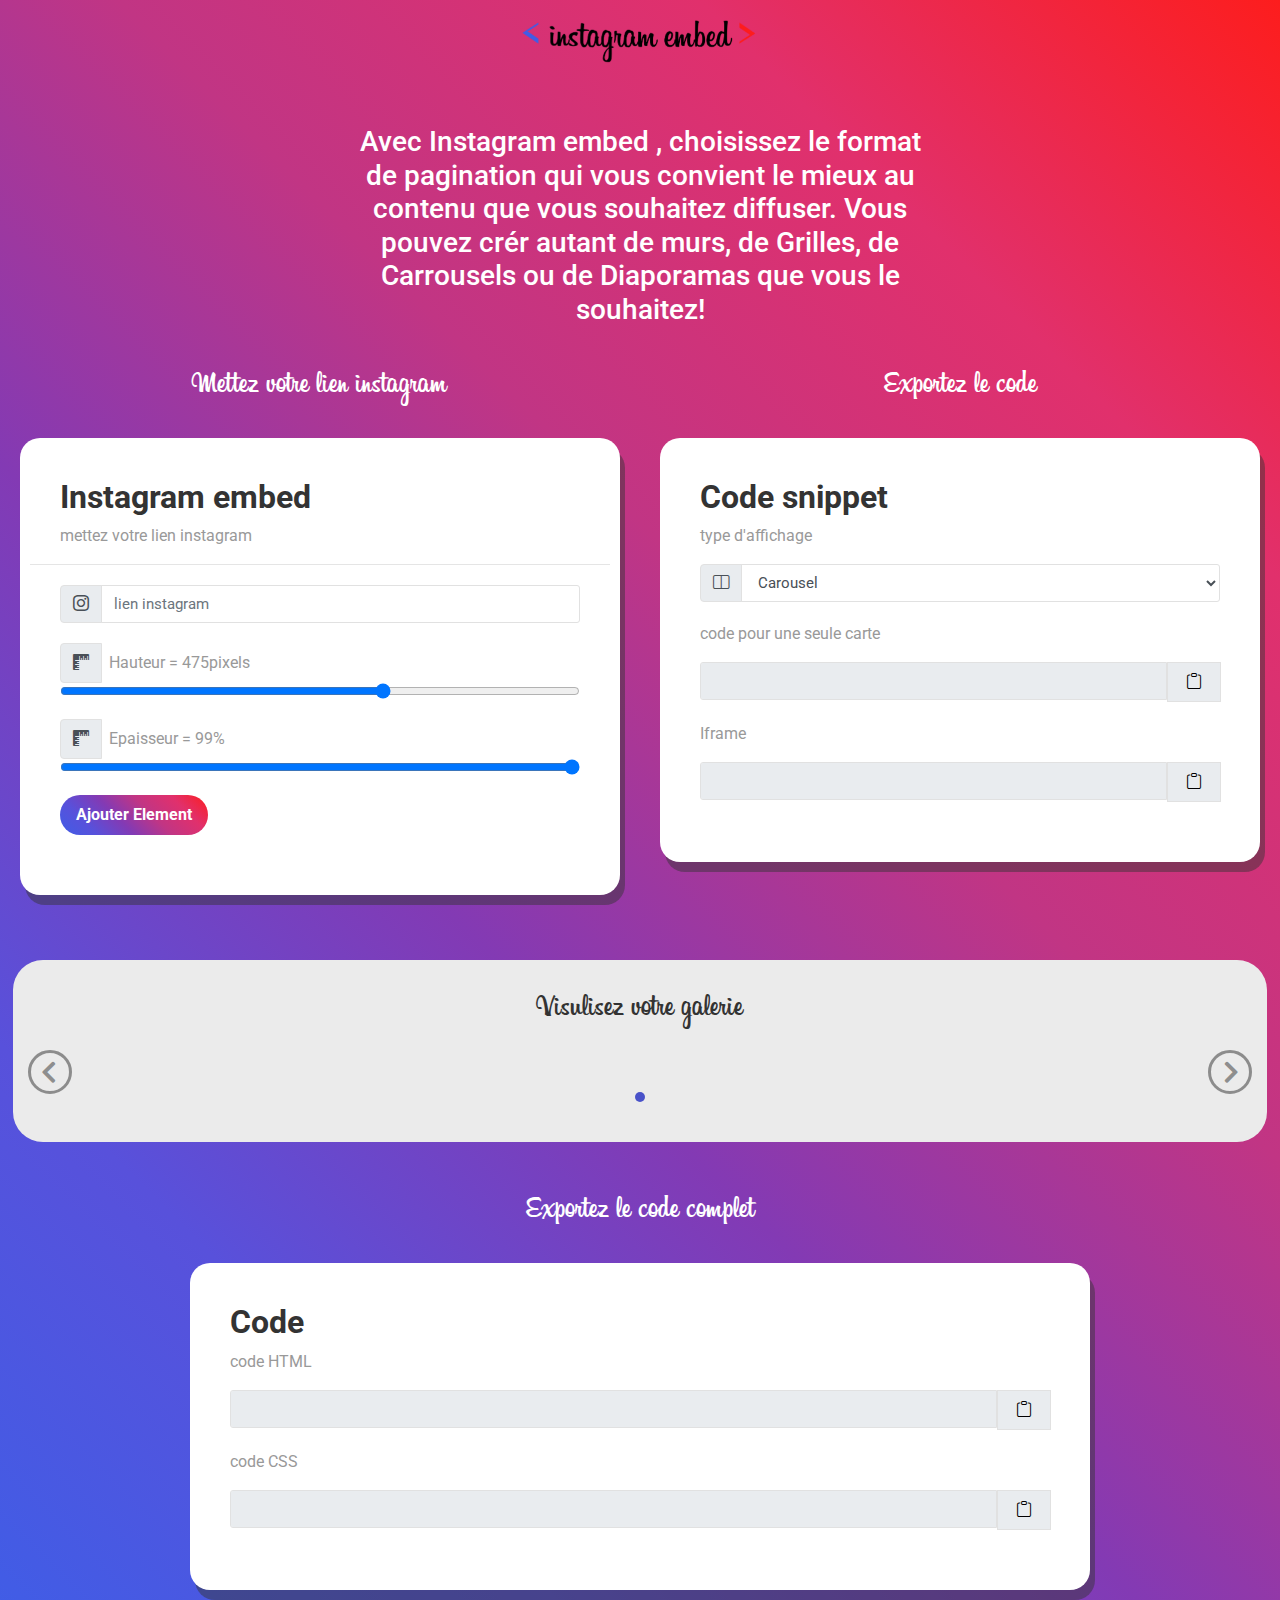
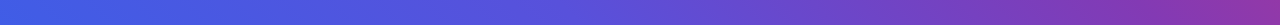
==== commit a083f997: "12" ====
--- a/index.html
+++ b/index.html
@@ -11,6 +11,7 @@
 <link rel="stylesheet" href="styles.css">
 <link rel="stylesheet" href="carousel.css">
 <link rel="stylesheet" href="grid.css">
+
 <!--Liens pour carrousell -->
 <link rel="stylesheet" href="https://fonts.googleapis.com/css?family=Open+Sans|Varela+Round">
 
@@ -131,26 +132,27 @@
 		<input readonly type="text" class="form-control" id="codesnipet" rows="1" >
 		<div class="input-group-prepend">
 			<span class="input-group-text">
-				<button  type="button" id="copier" value=""><i class="bi bi-clipboard" id="clip1"></i></button>
+				<button class="copier" type="button" id="copier" value=""><i class="bi bi-clipboard" id="clip1"></i></button>
 			</span>                    
 		</div>
 	</div>
 	  </div>
 	<!--Fin de bloc des codes -->
 	<!--Bloc des codes -->
-	<p> code pour tout </p>	
-	<div class="form-group">
-		<div class="input-group">
-		
-		
-		<input readonly type="text" class="form-control" id="codesnipet2" rows="2">
-		<div class="input-group-prepend">
-			<span class="input-group-text">
-				<button  type="button" id="copiertout"value=""><i class="bi bi-clipboard"></i></button>
-			</span>                    
-		</div>
-	</div>
+
+	  <p> Iframe </p>	
+	  <div class="form-group">
+		  <div class="input-group">
+		  
+		  
+		  <input readonly type="text" class="form-control" id="codesnipet2" rows="1" >
+		  <div class="input-group-prepend">
+			  <span class="input-group-text">
+				  <button class="copier" type="button" id="copier2" value=""><i class="bi bi-clipboard" id="clip2"></i></button>
+			  </span>                    
+		  </div>
 	  </div>
+		</div>
 	<!--Fin de bloc des codes -->
 	
 		</form>
@@ -206,6 +208,57 @@
                             </div>              
         </div>
 </div>
+<div class="row"id="thirdrow">
+	<div class="col-md-1"></div>
+	<div class="col-md-10">
+		<h2 class="entete">Exportez le code complet </h2>
+		<div class="signup-form ">
+			<form onsubmit="return false"  >
+				<h2>Code   </h2>
+				<p> code HTML </p>	
+				<div class="form-group">
+					<div class="input-group">
+					
+					
+					<input readonly type="text" class="form-control" id="codesnipethtml" rows="4" >
+					<div class="input-group-prepend">
+						<span class="input-group-text">
+							<button  type="button"class="copier" id="copierhtml" value=""><i class="bi bi-clipboard" id="cliphtml"></i></button>
+						</span>                    
+					</div>
+				</div>
+				  </div>		
+				  
+				  
+
+
+
+
+				  <p> code  CSS </p>	
+				  <div class="form-group">
+					  <div class="input-group">
+					  
+					  
+					  <input readonly type="text" class="form-control" id="codesnipetcss" rows="4" >
+					  <div class="input-group-prepend">
+						  <span class="input-group-text">
+							  <button  type="button" class="copier" id="copiercss" value=""><i class="bi bi-clipboard" id="clipcss"></i></button>
+						  </span>                    
+					  </div>
+				  </div>
+					</div>
+
+
+					
+			</form>
+			
+		
+			
+			
+		</div>
+	</div>
+	<div class="col-md-1"></div>
+</div>
 <!--Fin de visuel des liens  -->
 </body>
 <script src="jQueryb.js"></script>
--- a/styles.css
+++ b/styles.css
@@ -27,12 +27,12 @@
 
 
 
-#copier,#copiertout{
+.copier,#copiertout{
     width: fit-content;
     background-color: transparent;
     border: none;
 }
-#copier:hover{
+.copier:hover{
     width: fit-content;
     background-color: rgba(0, 0, 0, 0.144);
     border: none;
@@ -40,7 +40,7 @@
 
 
 
-#copier:active{
+.copier:active{
     width: fit-content;
     background-color: rgba(30, 181, 241, 0.144);
     border: none;
@@ -270,4 +270,15 @@
 
   .container-xl {
     max-width: 1400px;
+}
+
+
+
+/* THIRDROW*/
+#thirdrow .signup-form {
+    min-width: 300px;
+    max-width: 900px;
+    margin: 0 auto;
+    padding: 20px 0;
+    border-radius: 40px;
 }--- a/carousel.css
+++ b/carousel.css
@@ -92,14 +92,7 @@
 	padding: 15px;
 	font-size: 13px;
 }
-.carousel-control-prev, .carousel-control-next {
-	height: 44px;
-	width: 44px;
-	background: none;	
-	margin: auto 0;
-	border-radius: 50%;
-	border: 3px solid rgba(0, 0, 0, 0.8);
-}
+
 .carousel-control-prev i, .carousel-control-next i {
 	font-size: 36px;
 	position: absolute;
@@ -149,4 +142,13 @@
     height:95%;
     width:95%;
     position:relative;
-  }+  }
+
+  .carousel-control-prev, .carousel-control-next {
+	height: 44px;
+	width: 44px;
+	background: none;	
+	margin: auto 0;
+	border-radius: 50%;
+	border: 3px solid rgba(0, 0, 0, 0.8);
+}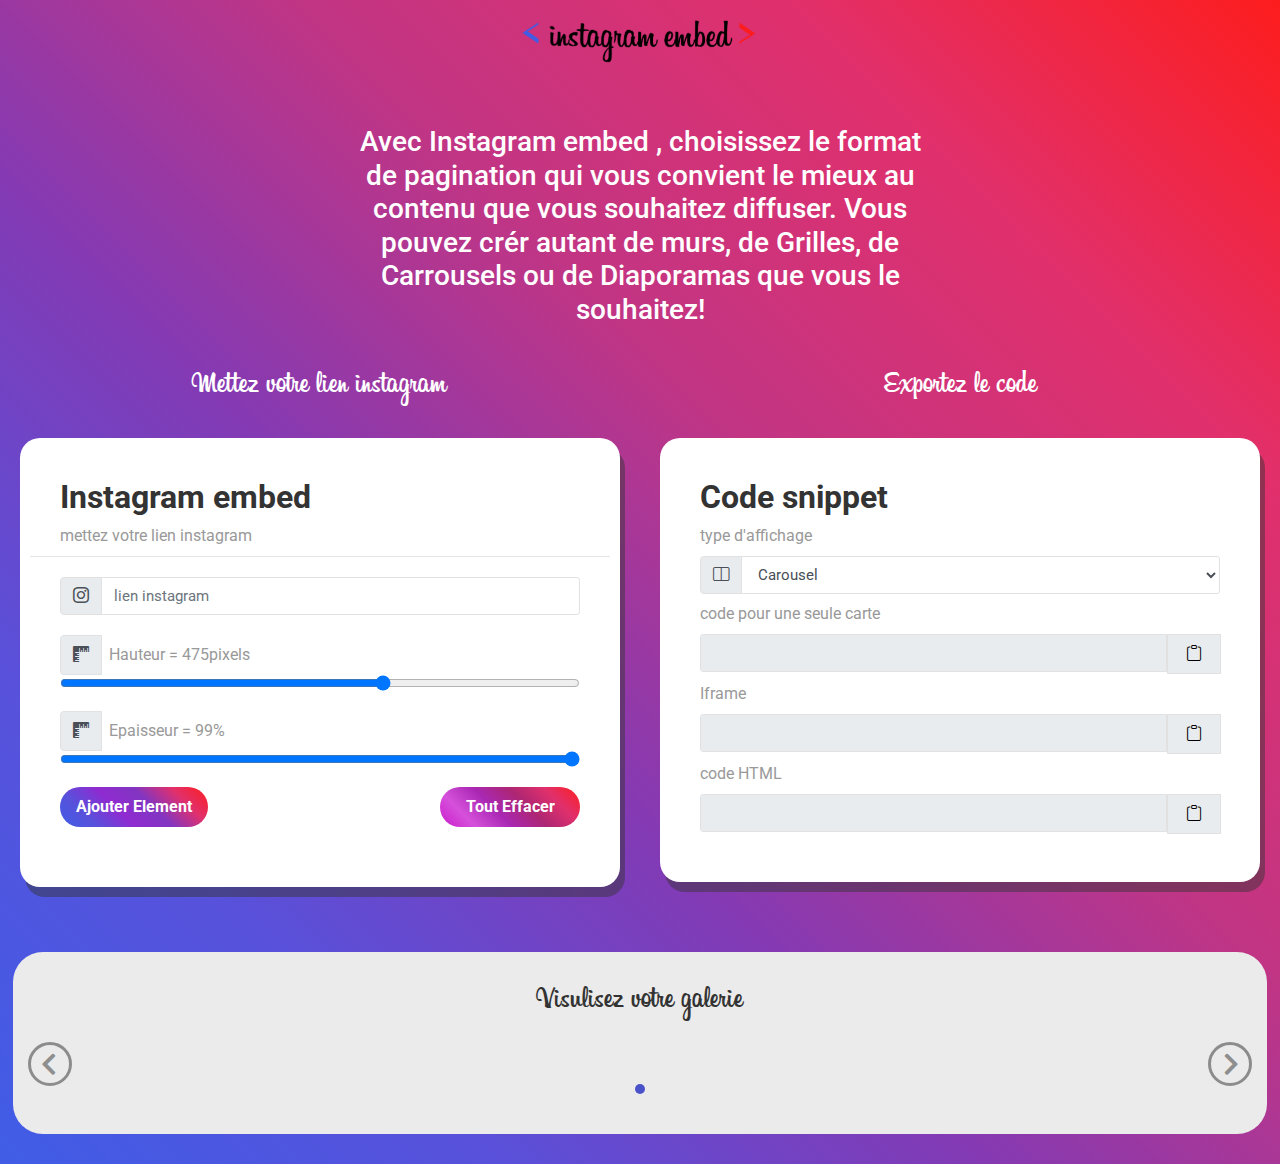
==== commit a980a8c0: "k" ====
--- a/index.html
+++ b/index.html
@@ -11,6 +11,7 @@
 <link rel="stylesheet" href="styles.css">
 <link rel="stylesheet" href="carousel.css">
 <link rel="stylesheet" href="grid.css">
+<link rel="icon" type="image/x-icon" href="/Images/favicon.png">
 
 <!--Liens pour carrousell -->
 <link rel="stylesheet" href="https://fonts.googleapis.com/css?family=Open+Sans|Varela+Round">
@@ -90,21 +91,21 @@
 				
 		
 		<!--Fin de bloc des codes -->
-		<div class="form-group">
+		<div class="form-group" id="buttons">
 				<button class="btn btn-primary btn-lg" id="btnajouter">Ajouter Element </button>
+				<button class="btn btn-primary btn-lg  effacer" id="btneffacer">Tout Effacer</button>
 			</div>
+		
 			</form>
 			
 			
 		</div></div>
-	<div class="col-md-6">
+	<div class="col-md-6" id="colcodesnipet">
 		<h2 class="entete">Exportez le code</h2>
 		<div class="signup-form ">
 		<form onsubmit="return false" >
 			<h2>Code snippet </h2>
-			<p> type d'affichage </p>
-			
-			
+			<p> type d'affichage </p>	
 			<div class="form-group">
 				<div class="input-group">
 					<div class="input-group-prepend">
@@ -125,7 +126,7 @@
 	
 			<!--Bloc des codes -->
 			<p> code pour une seule carte </p>	
-	<div class="form-group">
+	  <div class="form-group">
 		<div class="input-group">
 		
 		
@@ -137,9 +138,6 @@
 		</div>
 	</div>
 	  </div>
-	<!--Fin de bloc des codes -->
-	<!--Bloc des codes -->
-
 	  <p> Iframe </p>	
 	  <div class="form-group">
 		  <div class="input-group">
@@ -153,6 +151,19 @@
 		  </div>
 	  </div>
 		</div>
+		<p> code HTML </p>	
+		<div class="form-group">
+					<div class="input-group">
+					
+					
+					<input readonly type="text" class="form-control" id="codesnipethtml" rows="4" >
+					<div class="input-group-prepend">
+						<span class="input-group-text">
+							<button  type="button"class="copier" id="copier3" value=""><i class="bi bi-clipboard" id="clip3"></i></button>
+						</span>                    
+					</div>
+				</div>
+				  </div>
 	<!--Fin de bloc des codes -->
 	
 		</form>
@@ -208,57 +219,7 @@
                             </div>              
         </div>
 </div>
-<div class="row"id="thirdrow">
-	<div class="col-md-1"></div>
-	<div class="col-md-10">
-		<h2 class="entete">Exportez le code complet </h2>
-		<div class="signup-form ">
-			<form onsubmit="return false"  >
-				<h2>Code   </h2>
-				<p> code HTML </p>	
-				<div class="form-group">
-					<div class="input-group">
-					
-					
-					<input readonly type="text" class="form-control" id="codesnipethtml" rows="4" >
-					<div class="input-group-prepend">
-						<span class="input-group-text">
-							<button  type="button"class="copier" id="copierhtml" value=""><i class="bi bi-clipboard" id="cliphtml"></i></button>
-						</span>                    
-					</div>
-				</div>
-				  </div>		
-				  
-				  
-
-
-
-
-				  <p> code  CSS </p>	
-				  <div class="form-group">
-					  <div class="input-group">
-					  
-					  
-					  <input readonly type="text" class="form-control" id="codesnipetcss" rows="4" >
-					  <div class="input-group-prepend">
-						  <span class="input-group-text">
-							  <button  type="button" class="copier" id="copiercss" value=""><i class="bi bi-clipboard" id="clipcss"></i></button>
-						  </span>                    
-					  </div>
-				  </div>
-					</div>
-
-
-					
-			</form>
-			
-		
-			
-			
-		</div>
-	</div>
-	<div class="col-md-1"></div>
-</div>
+
 <!--Fin de visuel des liens  -->
 </body>
 <script src="jQueryb.js"></script>
--- a/styles.css
+++ b/styles.css
@@ -188,6 +188,9 @@
 }
 .signup-form .form-group {
 	margin-bottom: 20px;
+}
+#colcodesnipet .signup-form .form-group {
+	margin-bottom: 8px;
 }
 .signup-form label {
 	font-weight: normal;
@@ -204,11 +207,30 @@
 .signup-form .btn, .signup-form .btn:active {        
 	font-size: 16px;
 	font-weight: bold;
-	background: linear-gradient(45deg, #405de6, #5851db, #833ab4, #c13584, #e1306c, #fd1d1d);
+	background: linear-gradient(45deg, #405de6, #5851db, #8f2bd1, #8235c1, #e1306c, #fd1d1d);
 	border: none;
 	min-width: 140px;
 	border-radius: 2rem;
 }
+
+
+#btneffacer{
+	font-size: 16px;
+	font-weight: bold;
+	background: linear-gradient(45deg, #ca1bca, #d651db, #a928b4, #ad2673, #e1306c, #fd1d1d);
+	border: none;
+	min-width: 140px;
+	border-radius: 2rem;
+}
+#btneffacer:hover{
+	font-size: 16px;
+	font-weight: bold;
+	background: linear-gradient(45deg, #881288, #823085, #59145f, #6d1748, #701835, #7a0e0e);
+	border: none;
+	min-width: 140px;
+	border-radius: 2rem;
+}
+
 .signup-form .btn:hover, .signup-form .btn:focus {
 	background:linear-gradient(90deg, #833ab4, #5851db,#405de6);
 }
@@ -281,4 +303,13 @@
     margin: 0 auto;
     padding: 20px 0;
     border-radius: 40px;
+}
+
+p {
+    margin-top: 0;
+    margin-bottom: 0.5rem;
+}
+#buttons{
+	display: flex;
+	justify-content: space-between;
 }